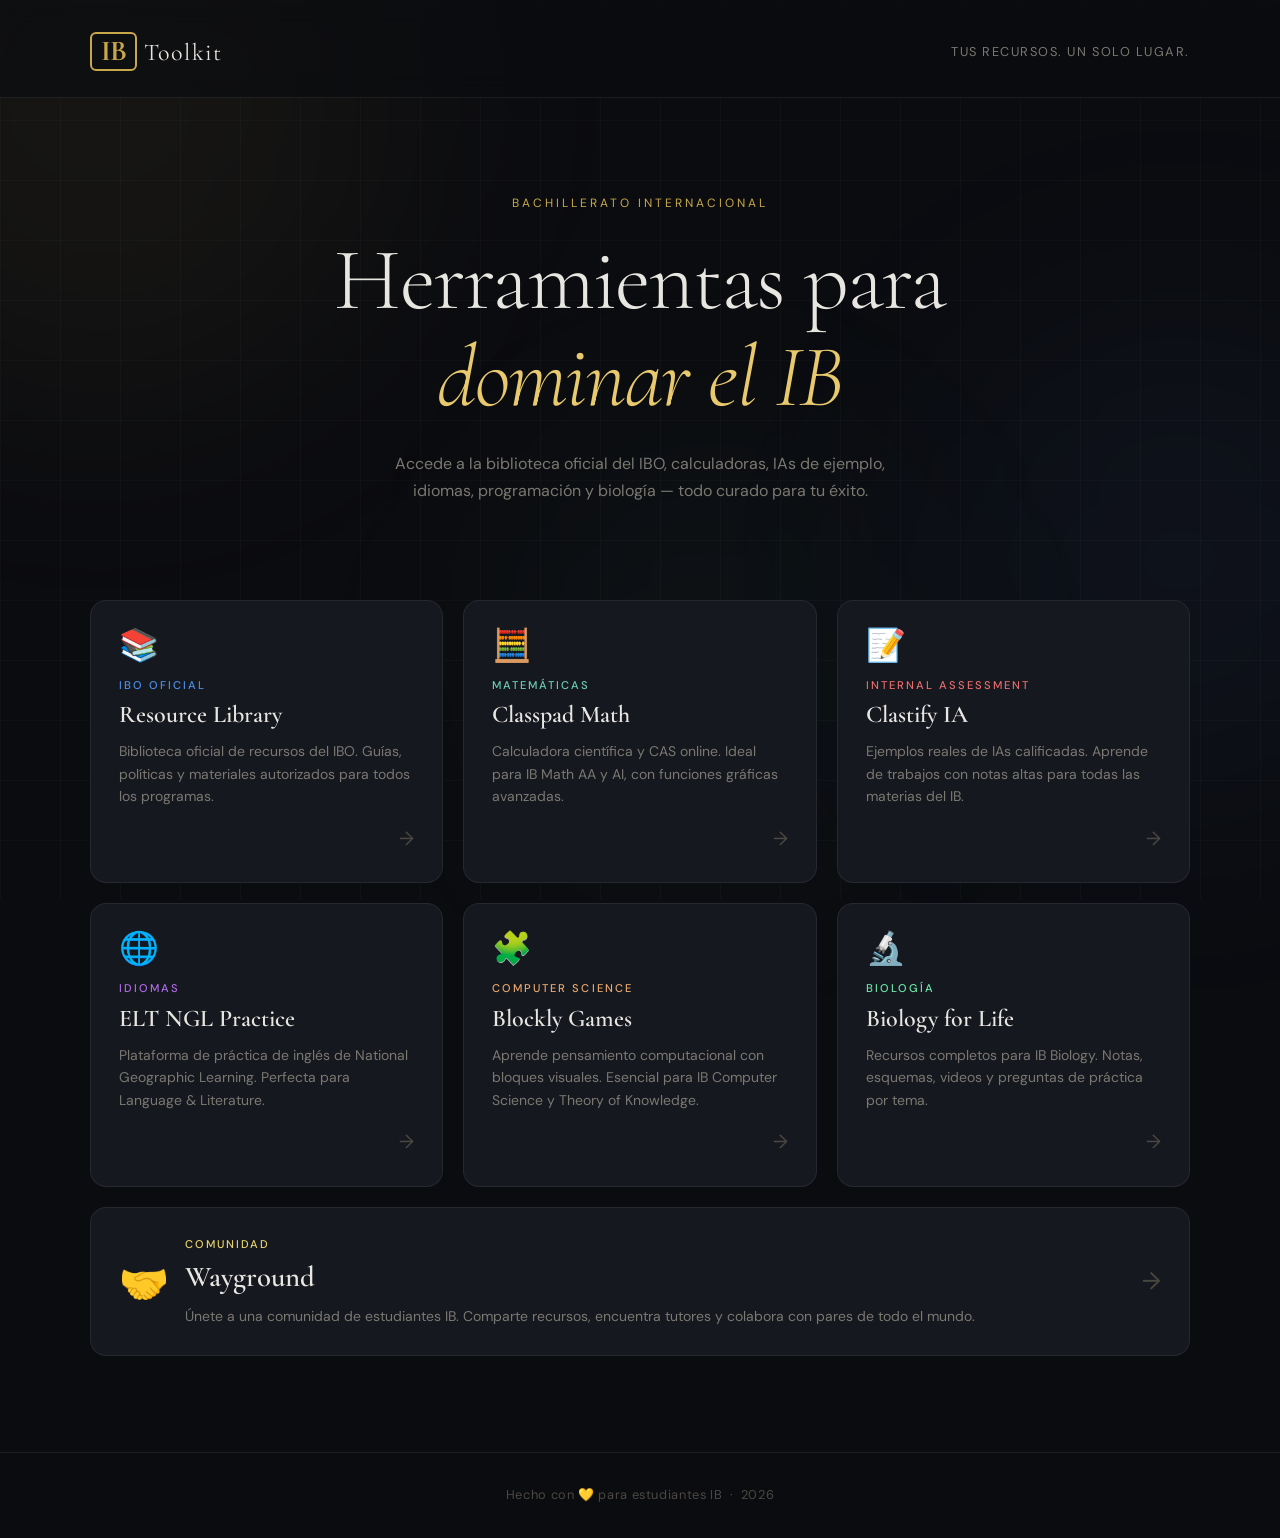
==== index.html @ 358c5779 "🚀 Initial commit" ====
<!DOCTYPE html>
<html lang="es">
<head>
  <meta charset="UTF-8" />
  <meta name="viewport" content="width=device-width, initial-scale=1.0" />

  <!-- SEO Meta Tags -->
  <title>IB Toolkit — Herramientas para tu Preparación IB</title>
  <meta name="description" content="Colección curada de herramientas esenciales para estudiantes del Bachillerato Internacional. Accede a recursos de matemáticas, biología, idiomas, programación y más." />
  <meta name="keywords" content="IB, International Baccalaureate, herramientas IB, recursos IB, bachillerato internacional, Clastify, Classpad, Blockly, ELTNGL" />
  <meta name="author" content="IB Toolkit" />
  <meta name="robots" content="index, follow" />

  <!-- Open Graph / Social -->
  <meta property="og:type" content="website" />
  <meta property="og:title" content="IB Toolkit — Herramientas para tu Preparación IB" />
  <meta property="og:description" content="Todos los recursos que necesitas para sobresalir en el Bachillerato Internacional, en un solo lugar." />
  <meta property="og:url" content="https://ib-toolkit.onrender.com" />

  <!-- Fonts -->
  <link rel="preconnect" href="https://fonts.googleapis.com" />
  <link rel="preconnect" href="https://fonts.gstatic.com" crossorigin />
  <link href="https://fonts.googleapis.com/css2?family=Cormorant+Garamond:wght@300;400;600;700&family=DM+Sans:wght@300;400;500;600&display=swap" rel="stylesheet" />

  <link rel="stylesheet" href="css/style.css" />
</head>
<body>

  <!-- Background decoration -->
  <div class="bg-grid"></div>
  <div class="bg-orb orb-1"></div>
  <div class="bg-orb orb-2"></div>
  <div class="bg-orb orb-3"></div>

  <!-- Header -->
  <header class="site-header">
    <div class="header-inner">
      <div class="logo">
        <span class="logo-mark">IB</span>
        <span class="logo-text">Toolkit</span>
      </div>
      <p class="header-tagline">Tus recursos. Un solo lugar.</p>
    </div>
  </header>

  <!-- Hero -->
  <section class="hero">
    <div class="hero-inner">
      <p class="hero-label">Bachillerato Internacional</p>
      <h1 class="hero-title">
        Herramientas para<br />
        <em>dominar el IB</em>
      </h1>
      <p class="hero-sub">
        Accede a la biblioteca oficial del IBO, calculadoras, IAs de ejemplo,
        idiomas, programación y biología — todo curado para tu éxito.
      </p>
    </div>
  </section>

  <!-- Tools Grid -->
  <main class="tools-section">
    <div class="tools-grid">

      <!-- Card 1 -->
      <a class="tool-card" href="https://www.ibo.org/become-an-ib-school/useful-resources/resource-library/" target="_blank" rel="noopener noreferrer" data-category="Oficial">
        <div class="card-glow"></div>
        <div class="card-icon">📚</div>
        <div class="card-body">
          <span class="card-tag">IBO Oficial</span>
          <h2 class="card-title">Resource Library</h2>
          <p class="card-desc">Biblioteca oficial de recursos del IBO. Guías, políticas y materiales autorizados para todos los programas.</p>
        </div>
        <span class="card-arrow">→</span>
      </a>

      <!-- Card 2 -->
      <a class="tool-card" href="https://classpad.net/note/#/tools/math" target="_blank" rel="noopener noreferrer" data-category="Matemáticas">
        <div class="card-glow"></div>
        <div class="card-icon">🧮</div>
        <div class="card-body">
          <span class="card-tag">Matemáticas</span>
          <h2 class="card-title">Classpad Math</h2>
          <p class="card-desc">Calculadora científica y CAS online. Ideal para IB Math AA y AI, con funciones gráficas avanzadas.</p>
        </div>
        <span class="card-arrow">→</span>
      </a>

      <!-- Card 3 -->
      <a class="tool-card" href="https://www.clastify.com/ia" target="_blank" rel="noopener noreferrer" data-category="IAs">
        <div class="card-glow"></div>
        <div class="card-icon">📝</div>
        <div class="card-body">
          <span class="card-tag">Internal Assessment</span>
          <h2 class="card-title">Clastify IA</h2>
          <p class="card-desc">Ejemplos reales de IAs calificadas. Aprende de trabajos con notas altas para todas las materias del IB.</p>
        </div>
        <span class="card-arrow">→</span>
      </a>

      <!-- Card 4 -->
      <a class="tool-card" href="https://learn.eltngl.com/dashboard/practice" target="_blank" rel="noopener noreferrer" data-category="Idiomas">
        <div class="card-glow"></div>
        <div class="card-icon">🌐</div>
        <div class="card-body">
          <span class="card-tag">Idiomas</span>
          <h2 class="card-title">ELT NGL Practice</h2>
          <p class="card-desc">Plataforma de práctica de inglés de National Geographic Learning. Perfecta para Language & Literature.</p>
        </div>
        <span class="card-arrow">→</span>
      </a>

      <!-- Card 5 -->
      <a class="tool-card" href="https://blockly.games/?lang=en" target="_blank" rel="noopener noreferrer" data-category="Programación">
        <div class="card-glow"></div>
        <div class="card-icon">🧩</div>
        <div class="card-body">
          <span class="card-tag">Computer Science</span>
          <h2 class="card-title">Blockly Games</h2>
          <p class="card-desc">Aprende pensamiento computacional con bloques visuales. Esencial para IB Computer Science y Theory of Knowledge.</p>
        </div>
        <span class="card-arrow">→</span>
      </a>

      <!-- Card 6 -->
      <a class="tool-card" href="https://www.biologyforlife.com/" target="_blank" rel="noopener noreferrer" data-category="Ciencias">
        <div class="card-glow"></div>
        <div class="card-icon">🔬</div>
        <div class="card-body">
          <span class="card-tag">Biología</span>
          <h2 class="card-title">Biology for Life</h2>
          <p class="card-desc">Recursos completos para IB Biology. Notas, esquemas, videos y preguntas de práctica por tema.</p>
        </div>
        <span class="card-arrow">→</span>
      </a>

      <!-- Card 7 -->
      <a class="tool-card tool-card--wide" href="https://wayground.com/join" target="_blank" rel="noopener noreferrer" data-category="Comunidad">
        <div class="card-glow"></div>
        <div class="card-icon">🤝</div>
        <div class="card-body">
          <span class="card-tag">Comunidad</span>
          <h2 class="card-title">Wayground</h2>
          <p class="card-desc">Únete a una comunidad de estudiantes IB. Comparte recursos, encuentra tutores y colabora con pares de todo el mundo.</p>
        </div>
        <span class="card-arrow">→</span>
      </a>

    </div>
  </main>

  <!-- Footer -->
  <footer class="site-footer">
    <p>Hecho con 💛 para estudiantes IB &nbsp;·&nbsp; <span id="year"></span></p>
  </footer>

  <script src="js/main.js"></script>
</body>
</html>
---- css/style.css ----
/* =========================================
   IB TOOLKIT — css/style.css
   Aesthetic: Academic Noir + Gold Accents
   ========================================= */

/* --- CSS Variables --- */
:root {
  --bg:         #0b0c10;
  --bg2:        #111318;
  --surface:    #161820;
  --border:     rgba(255,255,255,0.07);
  --gold:       #c9a84c;
  --gold-light: #e8c96d;
  --gold-dim:   rgba(201,168,76,0.15);
  --text:       #e8e6e0;
  --text-muted: #7a7870;
  --text-dim:   #4a4840;
  --accent1:    #4a8fe8;  /* blue  */
  --accent2:    #6bcfb0;  /* teal  */
  --accent3:    #e86b6b;  /* red   */
  --accent4:    #b06be8;  /* violet*/
  --accent5:    #e8a86b;  /* amber */
  --accent6:    #6be8a8;  /* green */
  --accent7:    #e8d46b;  /* yellow*/
  --radius:     16px;
  --font-display: 'Cormorant Garamond', Georgia, serif;
  --font-body:    'DM Sans', sans-serif;
}

/* --- Reset & Base --- */
*, *::before, *::after { box-sizing: border-box; margin: 0; padding: 0; }

html { scroll-behavior: smooth; }

body {
  background-color: var(--bg);
  color: var(--text);
  font-family: var(--font-body);
  font-size: 16px;
  line-height: 1.6;
  overflow-x: hidden;
  min-height: 100vh;
}

/* --- Background Decorations --- */
.bg-grid {
  position: fixed;
  inset: 0;
  background-image:
    linear-gradient(rgba(255,255,255,0.025) 1px, transparent 1px),
    linear-gradient(90deg, rgba(255,255,255,0.025) 1px, transparent 1px);
  background-size: 60px 60px;
  pointer-events: none;
  z-index: 0;
}

.bg-orb {
  position: fixed;
  border-radius: 50%;
  filter: blur(120px);
  pointer-events: none;
  z-index: 0;
}
.orb-1 {
  width: 600px; height: 600px;
  background: rgba(201,168,76,0.06);
  top: -200px; left: -200px;
}
.orb-2 {
  width: 500px; height: 500px;
  background: rgba(74,143,232,0.05);
  bottom: 10%; right: -150px;
}
.orb-3 {
  width: 400px; height: 400px;
  background: rgba(107,207,176,0.04);
  top: 50%; left: 40%;
}

/* --- Header --- */
.site-header {
  position: relative;
  z-index: 10;
  padding: 2rem 2.5rem 1.5rem;
  border-bottom: 1px solid var(--border);
  backdrop-filter: blur(12px);
  background: rgba(11,12,16,0.6);
  display: flex;
  justify-content: center;
}

.header-inner {
  display: flex;
  align-items: center;
  gap: 1.5rem;
  max-width: 1100px;
  width: 100%;
  justify-content: space-between;
}

.logo {
  display: flex;
  align-items: baseline;
  gap: 0.4rem;
}

.logo-mark {
  font-family: var(--font-display);
  font-size: 1.8rem;
  font-weight: 700;
  color: var(--gold);
  letter-spacing: -0.02em;
  line-height: 1;
  padding: 0.2rem 0.55rem;
  border: 2px solid var(--gold);
  border-radius: 6px;
}

.logo-text {
  font-family: var(--font-display);
  font-size: 1.5rem;
  font-weight: 400;
  color: var(--text);
  letter-spacing: 0.05em;
}

.header-tagline {
  font-size: 0.8rem;
  color: var(--text-muted);
  letter-spacing: 0.12em;
  text-transform: uppercase;
}

/* --- Hero --- */
.hero {
  position: relative;
  z-index: 5;
  display: flex;
  justify-content: center;
  padding: 6rem 2.5rem 4rem;
}

.hero-inner {
  max-width: 700px;
  text-align: center;
}

.hero-label {
  font-size: 0.75rem;
  letter-spacing: 0.25em;
  text-transform: uppercase;
  color: var(--gold);
  margin-bottom: 1.2rem;
  opacity: 0;
  animation: fadeUp 0.6s ease forwards 0.1s;
}

.hero-title {
  font-family: var(--font-display);
  font-size: clamp(3rem, 7vw, 5.5rem);
  font-weight: 300;
  line-height: 1.1;
  letter-spacing: -0.02em;
  color: var(--text);
  margin-bottom: 1.5rem;
  opacity: 0;
  animation: fadeUp 0.7s ease forwards 0.25s;
}

.hero-title em {
  font-style: italic;
  color: var(--gold-light);
}

.hero-sub {
  font-size: 1rem;
  color: var(--text-muted);
  max-width: 500px;
  margin: 0 auto;
  line-height: 1.7;
  opacity: 0;
  animation: fadeUp 0.7s ease forwards 0.4s;
}

/* --- Tools Section --- */
.tools-section {
  position: relative;
  z-index: 5;
  padding: 2rem 2.5rem 6rem;
  display: flex;
  justify-content: center;
}

.tools-grid {
  display: grid;
  grid-template-columns: repeat(auto-fill, minmax(300px, 1fr));
  gap: 1.25rem;
  max-width: 1100px;
  width: 100%;
}

/* --- Tool Card --- */
.tool-card {
  position: relative;
  display: flex;
  flex-direction: column;
  gap: 1rem;
  padding: 1.75rem;
  background: var(--surface);
  border: 1px solid var(--border);
  border-radius: var(--radius);
  text-decoration: none;
  color: inherit;
  overflow: hidden;
  transition: transform 0.3s ease, border-color 0.3s ease, box-shadow 0.3s ease;
  opacity: 0;
  animation: fadeUp 0.6s ease forwards;
  cursor: pointer;
}

/* Staggered animation for cards */
.tool-card:nth-child(1) { animation-delay: 0.55s; }
.tool-card:nth-child(2) { animation-delay: 0.65s; }
.tool-card:nth-child(3) { animation-delay: 0.75s; }
.tool-card:nth-child(4) { animation-delay: 0.85s; }
.tool-card:nth-child(5) { animation-delay: 0.95s; }
.tool-card:nth-child(6) { animation-delay: 1.05s; }
.tool-card:nth-child(7) { animation-delay: 1.15s; }

/* Card accent colors per index */
.tool-card:nth-child(1) { --c: var(--accent1); }
.tool-card:nth-child(2) { --c: var(--accent2); }
.tool-card:nth-child(3) { --c: var(--accent3); }
.tool-card:nth-child(4) { --c: var(--accent4); }
.tool-card:nth-child(5) { --c: var(--accent5); }
.tool-card:nth-child(6) { --c: var(--accent6); }
.tool-card:nth-child(7) { --c: var(--accent7); }

.tool-card:hover {
  transform: translateY(-6px);
  border-color: var(--c);
  box-shadow: 0 20px 60px rgba(0,0,0,0.4), 0 0 40px rgba(0,0,0,0.2);
}

/* Wide card spans full row */
.tool-card--wide {
  grid-column: 1 / -1;
  flex-direction: row;
  align-items: center;
}

/* Card glow on hover */
.card-glow {
  position: absolute;
  inset: 0;
  border-radius: var(--radius);
  background: radial-gradient(ellipse at 20% 50%, var(--c, transparent), transparent 70%);
  opacity: 0;
  transition: opacity 0.4s ease;
  pointer-events: none;
}
.tool-card:hover .card-glow { opacity: 0.08; }

/* Left accent stripe */
.tool-card::before {
  content: '';
  position: absolute;
  left: 0;
  top: 20%;
  bottom: 20%;
  width: 3px;
  background: var(--c, var(--gold));
  border-radius: 0 3px 3px 0;
  opacity: 0;
  transition: opacity 0.3s ease, top 0.3s ease, bottom 0.3s ease;
}
.tool-card:hover::before {
  opacity: 1;
  top: 10%;
  bottom: 10%;
}

/* Card Icon */
.card-icon {
  font-size: 2rem;
  line-height: 1;
  flex-shrink: 0;
}

/* Card Body */
.card-body {
  flex: 1;
  display: flex;
  flex-direction: column;
  gap: 0.4rem;
}

.card-tag {
  font-size: 0.7rem;
  letter-spacing: 0.18em;
  text-transform: uppercase;
  color: var(--c, var(--gold));
  font-weight: 500;
}

.card-title {
  font-family: var(--font-display);
  font-size: 1.5rem;
  font-weight: 600;
  color: var(--text);
  line-height: 1.2;
  transition: color 0.3s ease;
}
.tool-card:hover .card-title { color: var(--c, var(--gold-light)); }

.card-desc {
  font-size: 0.875rem;
  color: var(--text-muted);
  line-height: 1.6;
  margin-top: 0.25rem;
}

/* Card Arrow */
.card-arrow {
  font-size: 1.2rem;
  color: var(--text-dim);
  transition: transform 0.3s ease, color 0.3s ease;
  align-self: flex-end;
  flex-shrink: 0;
}
.tool-card:hover .card-arrow {
  transform: translate(4px, -4px);
  color: var(--c, var(--gold));
}

/* Wide card overrides */
.tool-card--wide .card-icon { font-size: 2.5rem; }
.tool-card--wide .card-title { font-size: 1.8rem; }
.tool-card--wide .card-arrow { align-self: center; font-size: 1.5rem; }

/* --- Footer --- */
.site-footer {
  position: relative;
  z-index: 5;
  text-align: center;
  padding: 2rem;
  border-top: 1px solid var(--border);
  font-size: 0.8rem;
  color: var(--text-dim);
  letter-spacing: 0.05em;
}

/* --- Animations --- */
@keyframes fadeUp {
  from { opacity: 0; transform: translateY(24px); }
  to   { opacity: 1; transform: translateY(0); }
}

/* --- Responsive --- */
@media (max-width: 700px) {
  .header-tagline { display: none; }
  .hero { padding: 4rem 1.5rem 2.5rem; }
  .tools-section { padding: 1.5rem 1.25rem 4rem; }
  .tools-grid { grid-template-columns: 1fr; }
  .tool-card--wide { flex-direction: column; }
  .hero-title { font-size: 2.8rem; }
}
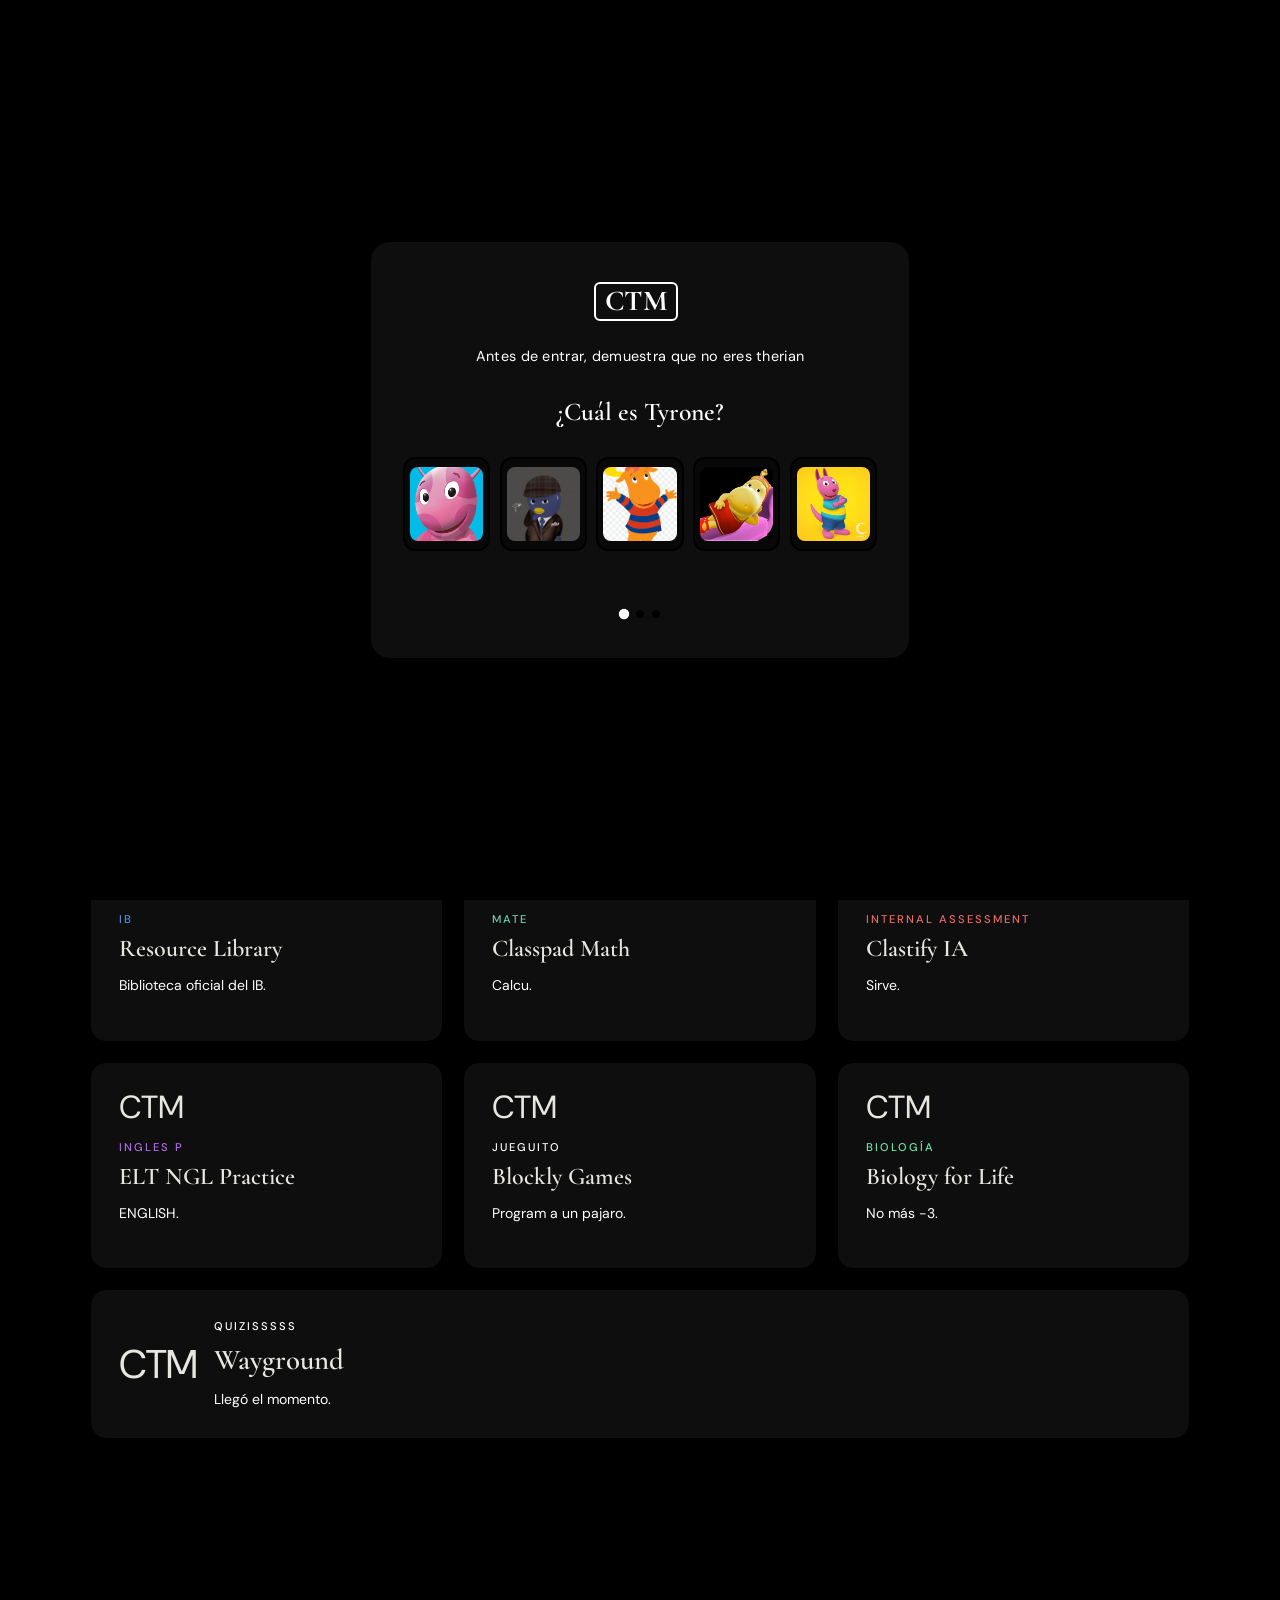
==== commit 08ff5c7b: "1.3" ====
--- a/index.html
+++ b/index.html
@@ -5,15 +5,15 @@
   <meta name="viewport" content="width=device-width, initial-scale=1.0" />
 
   <!-- SEO Meta Tags -->
-  <title>IB Toolkit — Herramientas para tu Preparación IB</title>
+  <title>IB Tool — Herramientas para tu Preparación IB p</title>
   <meta name="description" content="Colección curada de herramientas esenciales para estudiantes del Bachillerato Internacional. Accede a recursos de matemáticas, biología, idiomas, programación y más." />
   <meta name="keywords" content="IB, International Baccalaureate, herramientas IB, recursos IB, bachillerato internacional, Clastify, Classpad, Blockly, ELTNGL" />
-  <meta name="author" content="IB Toolkit" />
+  <meta name="author" content="IB Tool" />
   <meta name="robots" content="index, follow" />
 
   <!-- Open Graph / Social -->
   <meta property="og:type" content="website" />
-  <meta property="og:title" content="IB Toolkit — Herramientas para tu Preparación IB" />
+  <meta property="og:title" content="IB Tool — Herramientas para tu Preparación IB" />
   <meta property="og:description" content="Todos los recursos que necesitas para sobresalir en el Bachillerato Internacional, en un solo lugar." />
   <meta property="og:url" content="https://ib-toolkit.onrender.com" />
 
@@ -25,6 +25,29 @@
   <link rel="stylesheet" href="css/style.css" />
 </head>
 <body>
+
+  <!-- ============================================
+       CAPTCHA MODAL — Backyardigans
+       ============================================ -->
+  <div id="captcha-overlay" class="captcha-overlay">
+    <div class="captcha-box">
+      <div class="captcha-logo">
+        <span class="logo-mark">CTM</span>
+        <span class="logo-text"></span>
+      </div>
+      <p class="captcha-instruction">Antes de entrar, demuestra que no eres therian</p>
+      <div class="captcha-challenge">
+        <p class="captcha-question" id="captcha-question">¿Quién es...?</p>
+        <div class="captcha-grid" id="captcha-grid"></div>
+      </div>
+      <p class="captcha-feedback" id="captcha-feedback"></p>
+      <div class="captcha-progress">
+        <span class="dot active" id="dot-0"></span>
+        <span class="dot" id="dot-1"></span>
+        <span class="dot" id="dot-2"></span>
+      </div>
+    </div>
+  </div>
 
   <!-- Background decoration -->
   <div class="bg-grid"></div>
@@ -36,24 +59,41 @@
   <header class="site-header">
     <div class="header-inner">
       <div class="logo">
-        <span class="logo-mark">IB</span>
-        <span class="logo-text">Toolkit</span>
-      </div>
-      <p class="header-tagline">Tus recursos. Un solo lugar.</p>
+        <span class="logo-mark">CTM</span>
+        <span class="logo-text"></span>
+      </div>
+        <img 
+            src="assets/maquina1.jpeg"
+            alt="A toda maquina sobrino."
+            class="header-logo"
+            width="150" 
+            height="150"
+            onerror="this.style.display='none'; document.getElementById('hero-title-fallback').style.display='block';"
+        />
+
     </div>
   </header>
 
   <!-- Hero -->
   <section class="hero">
     <div class="hero-inner">
-      <p class="hero-label">Bachillerato Internacional</p>
-      <h1 class="hero-title">
-        Herramientas para<br />
-        <em>dominar el IB</em>
-      </h1>
+      <p class="hero-label">gaaaaa</p>
+
+      <!-- TITLE IMAGE (sube assets/title1.png) -->
+      <div class="hero-title-img-wrap">
+        <img
+          src="assets/title1.jpg"
+          alt="Herramientas p ta duro el IB"
+          class="hero-title-img"
+          onerror="this.style.display='none'; document.getElementById('hero-title-fallback').style.display='block';"
+        />
+        <h1 class="hero-title" id="hero-title-fallback" style="display:none;">
+          Herramientas p<br /><em>ta duro el IB</em>
+        </h1>
+      </div>
+
       <p class="hero-sub">
-        Accede a la biblioteca oficial del IBO, calculadoras, IAs de ejemplo,
-        idiomas, programación y biología — todo curado para tu éxito.
+        Accede a lo que conozco noma
       </p>
     </div>
   </section>
@@ -65,85 +105,85 @@
       <!-- Card 1 -->
       <a class="tool-card" href="https://www.ibo.org/become-an-ib-school/useful-resources/resource-library/" target="_blank" rel="noopener noreferrer" data-category="Oficial">
         <div class="card-glow"></div>
-        <div class="card-icon">📚</div>
-        <div class="card-body">
-          <span class="card-tag">IBO Oficial</span>
+        <div class="card-icon">CTM</div>
+        <div class="card-body">
+          <span class="card-tag">IB</span>
           <h2 class="card-title">Resource Library</h2>
-          <p class="card-desc">Biblioteca oficial de recursos del IBO. Guías, políticas y materiales autorizados para todos los programas.</p>
-        </div>
-        <span class="card-arrow">→</span>
+          <p class="card-desc">Biblioteca oficial del IB.</p>
+        </div>
+        <span class="card-arrow"></span>
       </a>
 
       <!-- Card 2 -->
       <a class="tool-card" href="https://classpad.net/note/#/tools/math" target="_blank" rel="noopener noreferrer" data-category="Matemáticas">
         <div class="card-glow"></div>
-        <div class="card-icon">🧮</div>
-        <div class="card-body">
-          <span class="card-tag">Matemáticas</span>
+        <div class="card-icon">CTM</div>
+        <div class="card-body">
+          <span class="card-tag">Mate</span>
           <h2 class="card-title">Classpad Math</h2>
-          <p class="card-desc">Calculadora científica y CAS online. Ideal para IB Math AA y AI, con funciones gráficas avanzadas.</p>
-        </div>
-        <span class="card-arrow">→</span>
+          <p class="card-desc">Calcu.</p>
+        </div>
+        <span class="card-arrow"></span>
       </a>
 
       <!-- Card 3 -->
       <a class="tool-card" href="https://www.clastify.com/ia" target="_blank" rel="noopener noreferrer" data-category="IAs">
         <div class="card-glow"></div>
-        <div class="card-icon">📝</div>
+        <div class="card-icon">CTM</div>
         <div class="card-body">
           <span class="card-tag">Internal Assessment</span>
           <h2 class="card-title">Clastify IA</h2>
-          <p class="card-desc">Ejemplos reales de IAs calificadas. Aprende de trabajos con notas altas para todas las materias del IB.</p>
-        </div>
-        <span class="card-arrow">→</span>
+          <p class="card-desc">Sirve.</p>
+        </div>
+        <span class="card-arrow"></span>
       </a>
 
       <!-- Card 4 -->
       <a class="tool-card" href="https://learn.eltngl.com/dashboard/practice" target="_blank" rel="noopener noreferrer" data-category="Idiomas">
         <div class="card-glow"></div>
-        <div class="card-icon">🌐</div>
-        <div class="card-body">
-          <span class="card-tag">Idiomas</span>
+        <div class="card-icon">CTM</div>
+        <div class="card-body">
+          <span class="card-tag">INGLES P</span>
           <h2 class="card-title">ELT NGL Practice</h2>
-          <p class="card-desc">Plataforma de práctica de inglés de National Geographic Learning. Perfecta para Language & Literature.</p>
-        </div>
-        <span class="card-arrow">→</span>
+          <p class="card-desc">ENGLISH.</p>
+        </div>
+        <span class="card-arrow"></span>
       </a>
 
       <!-- Card 5 -->
       <a class="tool-card" href="https://blockly.games/?lang=en" target="_blank" rel="noopener noreferrer" data-category="Programación">
         <div class="card-glow"></div>
-        <div class="card-icon">🧩</div>
-        <div class="card-body">
-          <span class="card-tag">Computer Science</span>
+        <div class="card-icon">CTM</div>
+        <div class="card-body">
+          <span class="card-tag">JUEGUITO</span>
           <h2 class="card-title">Blockly Games</h2>
-          <p class="card-desc">Aprende pensamiento computacional con bloques visuales. Esencial para IB Computer Science y Theory of Knowledge.</p>
-        </div>
-        <span class="card-arrow">→</span>
+          <p class="card-desc">Program a un pajaro.</p>
+        </div>
+        <span class="card-arrow"></span>
       </a>
 
       <!-- Card 6 -->
       <a class="tool-card" href="https://www.biologyforlife.com/" target="_blank" rel="noopener noreferrer" data-category="Ciencias">
         <div class="card-glow"></div>
-        <div class="card-icon">🔬</div>
+        <div class="card-icon">CTM</div>
         <div class="card-body">
           <span class="card-tag">Biología</span>
           <h2 class="card-title">Biology for Life</h2>
-          <p class="card-desc">Recursos completos para IB Biology. Notas, esquemas, videos y preguntas de práctica por tema.</p>
-        </div>
-        <span class="card-arrow">→</span>
+          <p class="card-desc">No más -3.</p>
+        </div>
+        <span class="card-arrow"></span>
       </a>
 
       <!-- Card 7 -->
       <a class="tool-card tool-card--wide" href="https://wayground.com/join" target="_blank" rel="noopener noreferrer" data-category="Comunidad">
         <div class="card-glow"></div>
-        <div class="card-icon">🤝</div>
-        <div class="card-body">
-          <span class="card-tag">Comunidad</span>
+        <div class="card-icon">CTM</div>
+        <div class="card-body">
+          <span class="card-tag">Quizisssss</span>
           <h2 class="card-title">Wayground</h2>
-          <p class="card-desc">Únete a una comunidad de estudiantes IB. Comparte recursos, encuentra tutores y colabora con pares de todo el mundo.</p>
-        </div>
-        <span class="card-arrow">→</span>
+          <p class="card-desc">Llegó el momento.</p>
+        </div>
+        <span class="card-arrow"></span>
       </a>
 
     </div>
@@ -151,9 +191,11 @@
 
   <!-- Footer -->
   <footer class="site-footer">
-    <p>Hecho con 💛 para estudiantes IB &nbsp;·&nbsp; <span id="year"></span></p>
+    <p>Con fe progresa la pagina progresa</p>
   </footer>
 
+  <script src="js/captcha.js"></script>
+  <script src="js/tracker.js"></script>
   <script src="js/main.js"></script>
 </body>
 </html>
--- a/css/style.css
+++ b/css/style.css
@@ -5,23 +5,23 @@
 
 /* --- CSS Variables --- */
 :root {
-  --bg:         #0b0c10;
-  --bg2:        #111318;
-  --surface:    #161820;
-  --border:     rgba(255,255,255,0.07);
-  --gold:       #c9a84c;
-  --gold-light: #e8c96d;
-  --gold-dim:   rgba(201,168,76,0.15);
+  --bg:         #000000;
+  --bg2:        #080808;
+  --surface:    #0e0e0e;
+  --border:     rgba(0, 0, 0);
+  --gold:       #fff;
+  --gold-light: #fff;
+  --gold-dim:   rgb(0, 0, 0);
   --text:       #e8e6e0;
-  --text-muted: #7a7870;
-  --text-dim:   #4a4840;
+  --text-muted: #ffffff;
+  --text-dim:   #000000;
   --accent1:    #4a8fe8;  /* blue  */
   --accent2:    #6bcfb0;  /* teal  */
   --accent3:    #e86b6b;  /* red   */
   --accent4:    #b06be8;  /* violet*/
-  --accent5:    #e8a86b;  /* amber */
+  --accent5:    #fff;  /* amber */
   --accent6:    #6be8a8;  /* green */
-  --accent7:    #e8d46b;  /* yellow*/
+  --accent7:    #fff;  /* yellow*/
   --radius:     16px;
   --font-display: 'Cormorant Garamond', Georgia, serif;
   --font-body:    'DM Sans', sans-serif;
@@ -47,8 +47,8 @@
   position: fixed;
   inset: 0;
   background-image:
-    linear-gradient(rgba(255,255,255,0.025) 1px, transparent 1px),
-    linear-gradient(90deg, rgba(255,255,255,0.025) 1px, transparent 1px);
+    linear-gradient(rgba(0, 0, 0) 1px, transparent 1px),
+    linear-gradient(90deg, rgba(0, 0, 0) 1px, transparent 1px);
   background-size: 60px 60px;
   pointer-events: none;
   z-index: 0;
@@ -63,17 +63,17 @@
 }
 .orb-1 {
   width: 600px; height: 600px;
-  background: rgba(201,168,76,0.06);
+  background: rgba(0, 0, 0);
   top: -200px; left: -200px;
 }
 .orb-2 {
   width: 500px; height: 500px;
-  background: rgba(74,143,232,0.05);
+  background: rgba(0, 0, 0);
   bottom: 10%; right: -150px;
 }
 .orb-3 {
   width: 400px; height: 400px;
-  background: rgba(107,207,176,0.04);
+  background: rgba(0, 0, 0);
   top: 50%; left: 40%;
 }
 
@@ -84,7 +84,7 @@
   padding: 2rem 2.5rem 1.5rem;
   border-bottom: 1px solid var(--border);
   backdrop-filter: blur(12px);
-  background: rgba(11,12,16,0.6);
+  background: rgba(0, 0, 0);
   display: flex;
   justify-content: center;
 }
@@ -239,7 +239,7 @@
 .tool-card:hover {
   transform: translateY(-6px);
   border-color: var(--c);
-  box-shadow: 0 20px 60px rgba(0,0,0,0.4), 0 0 40px rgba(0,0,0,0.2);
+  box-shadow: 0 20px 60px rgba(0, 0, 0), 0 0 40px rgba(0, 0, 0);
 }
 
 /* Wide card spans full row */
@@ -364,4 +364,183 @@
   .tools-grid { grid-template-columns: 1fr; }
   .tool-card--wide { flex-direction: column; }
   .hero-title { font-size: 2.8rem; }
+}
+
+/* =========================================
+   CAPTCHA — Backyardigans
+   ========================================= */
+
+/* Bloquear scroll mientras el captcha está activo */
+body.locked { overflow: hidden; }
+
+.captcha-overlay {
+  position: fixed;
+  inset: 0;
+  z-index: 9999;
+  background: rgba(0, 0, 0);
+  backdrop-filter: blur(16px);
+  display: flex;
+  align-items: center;
+  justify-content: center;
+  animation: captchaIn 0.5s ease;
+}
+
+.captcha-overlay.captcha-exit {
+  animation: captchaOut 0.5s ease forwards;
+}
+
+@keyframes captchaIn  { from { opacity: 0; } to { opacity: 1; } }
+@keyframes captchaOut { from { opacity: 1; } to { opacity: 0; transform: scale(1.04); } }
+
+.captcha-box {
+  background: var(--surface);
+  border: 1px solid var(--border);
+  border-radius: 20px;
+  padding: 2.5rem 2rem;
+  max-width: 540px;
+  width: calc(100% - 2rem);
+  text-align: center;
+  box-shadow: 0 40px 100px rgba(0, 0, 0);
+  animation: boxIn 0.5s cubic-bezier(.34,1.56,.64,1);
+}
+
+@keyframes boxIn {
+  from { opacity: 0; transform: scale(0.88) translateY(20px); }
+  to   { opacity: 1; transform: scale(1) translateY(0); }
+}
+
+.captcha-box.shake {
+  animation: shake 0.4s ease;
+}
+
+@keyframes shake {
+  0%, 100% { transform: translateX(0); }
+  20%       { transform: translateX(-10px); }
+  40%       { transform: translateX(10px); }
+  60%       { transform: translateX(-7px); }
+  80%       { transform: translateX(7px); }
+}
+
+.captcha-logo {
+  display: flex;
+  align-items: center;
+  justify-content: center;
+  gap: 0.5rem;
+  margin-bottom: 1.5rem;
+}
+
+.captcha-instruction {
+  font-size: 0.9rem;
+  color: var(--text-muted);
+  margin-bottom: 1.5rem;
+  letter-spacing: 0.02em;
+}
+
+.captcha-question {
+  font-family: var(--font-display);
+  font-size: 1.6rem;
+  font-weight: 600;
+  color: var(--gold-light);
+  margin-bottom: 1.5rem;
+  min-height: 2.2rem;
+}
+
+.captcha-grid {
+  display: grid;
+  grid-template-columns: repeat(5, 1fr);
+  gap: 0.6rem;
+  margin-bottom: 1.2rem;
+}
+
+.captcha-char {
+  background: var(--bg2);
+  border: 2px solid var(--border);
+  border-radius: 12px;
+  padding: 0.5rem 0.3rem;
+  cursor: pointer;
+  transition: transform 0.2s ease, border-color 0.2s ease, background 0.2s ease;
+  display: flex;
+  flex-direction: column;
+  align-items: center;
+  gap: 0.4rem;
+}
+
+.captcha-char:hover {
+  transform: translateY(-4px) scale(1.05);
+  border-color: var(--gold);
+  background: var(--surface);
+}
+
+.captcha-char img {
+  width: 100%;
+  aspect-ratio: 1;
+  object-fit: cover;
+  border-radius: 8px;
+  pointer-events: none;
+  user-select: none;
+}
+
+.captcha-char span {
+  font-size: 0.68rem;
+  color: var(--text-muted);
+  font-weight: 500;
+  letter-spacing: 0.04em;
+}
+
+.captcha-char.correct {
+  border-color: #6be8a8;
+  background: rgba(0, 0, 0);
+  transform: scale(1.08);
+}
+
+.captcha-char.wrong {
+  border-color: #e86b6b;
+  background: rgba(0, 0, 0);
+}
+
+.captcha-feedback {
+  min-height: 1.5rem;
+  font-size: 0.88rem;
+  margin-bottom: 1rem;
+  transition: all 0.2s;
+}
+
+.captcha-feedback.success { color: #6be8a8; }
+.captcha-feedback.error   { color: #e86b6b; }
+
+.captcha-progress {
+  display: flex;
+  justify-content: center;
+  gap: 0.5rem;
+}
+
+.dot {
+  width: 8px;
+  height: 8px;
+  border-radius: 50%;
+  background: var(--border);
+  transition: background 0.3s ease, transform 0.3s ease;
+}
+
+.dot.active    { background: var(--gold); transform: scale(1.3); }
+.dot.completed { background: #6be8a8; transform: scale(1); }
+
+/* Hero title image */
+.hero-title-img-wrap {
+  margin-bottom: 1.5rem;
+  opacity: 0;
+  animation: fadeUp 0.7s ease forwards 0.25s;
+}
+
+.hero-title-img {
+  max-width: 600px;
+  width: 100%;
+  height: auto;
+  filter: drop-shadow(0 4px 24px rgba(0, 0, 0))
+}
+
+@media (max-width: 700px) {
+  .captcha-grid { grid-template-columns: repeat(3, 1fr); }
+  .captcha-char img { border-radius: 6px; }
+  .captcha-question { font-size: 1.3rem; }
 }
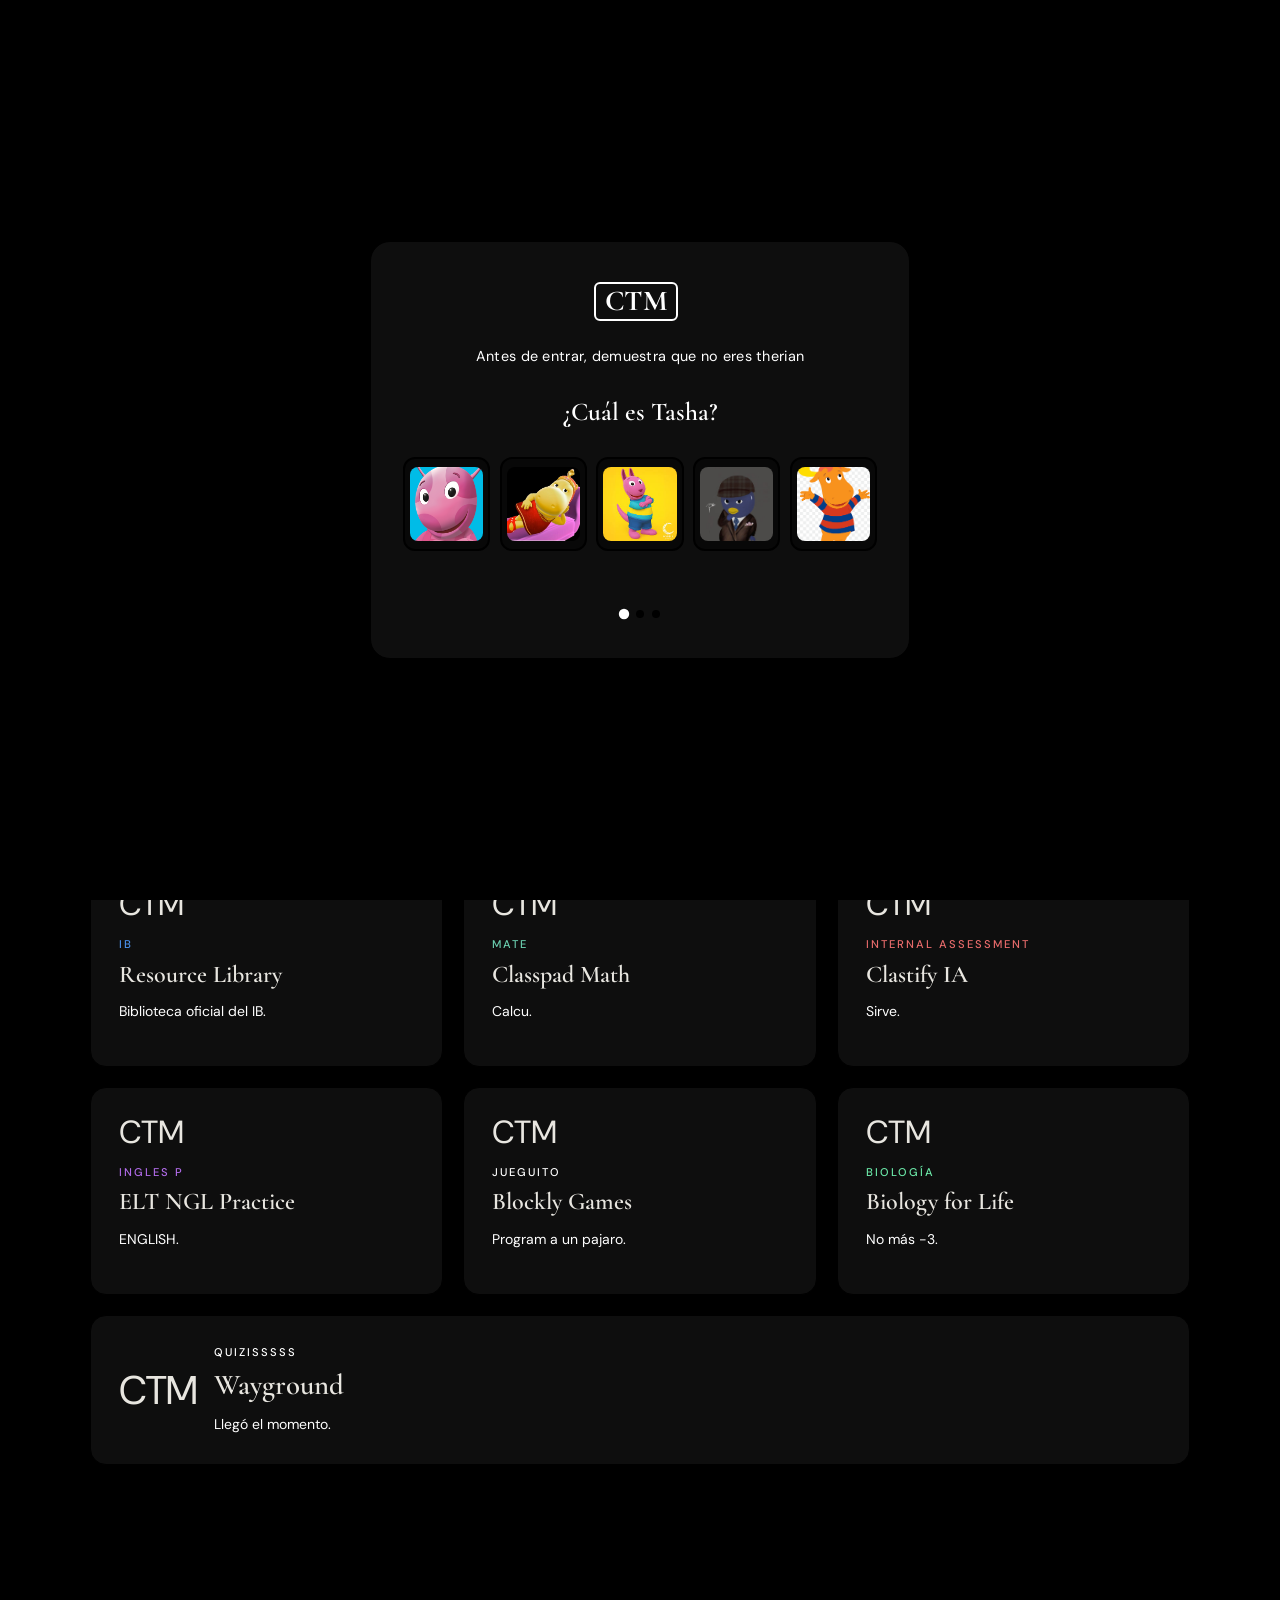
==== commit f6def0ca: "Ozuna" ====
--- a/index.html
+++ b/index.html
@@ -25,6 +25,10 @@
   <link rel="stylesheet" href="css/style.css" />
 </head>
 <body>
+
+  <div class="pq-wrap">
+
+    <a href="general.html" class="back-link">← Volver</a>
 
   <!-- ============================================
        CAPTCHA MODAL — Backyardigans
@@ -40,7 +44,8 @@
         <p class="captcha-question" id="captcha-question">¿Quién es...?</p>
         <div class="captcha-grid" id="captcha-grid"></div>
       </div>
-      <p class="captcha-feedback" id="captcha-feedback"></p>
+      <p class="
+      captcha-feedback" id="captcha-feedback"></p>
       <div class="captcha-progress">
         <span class="dot active" id="dot-0"></span>
         <span class="dot" id="dot-1"></span>
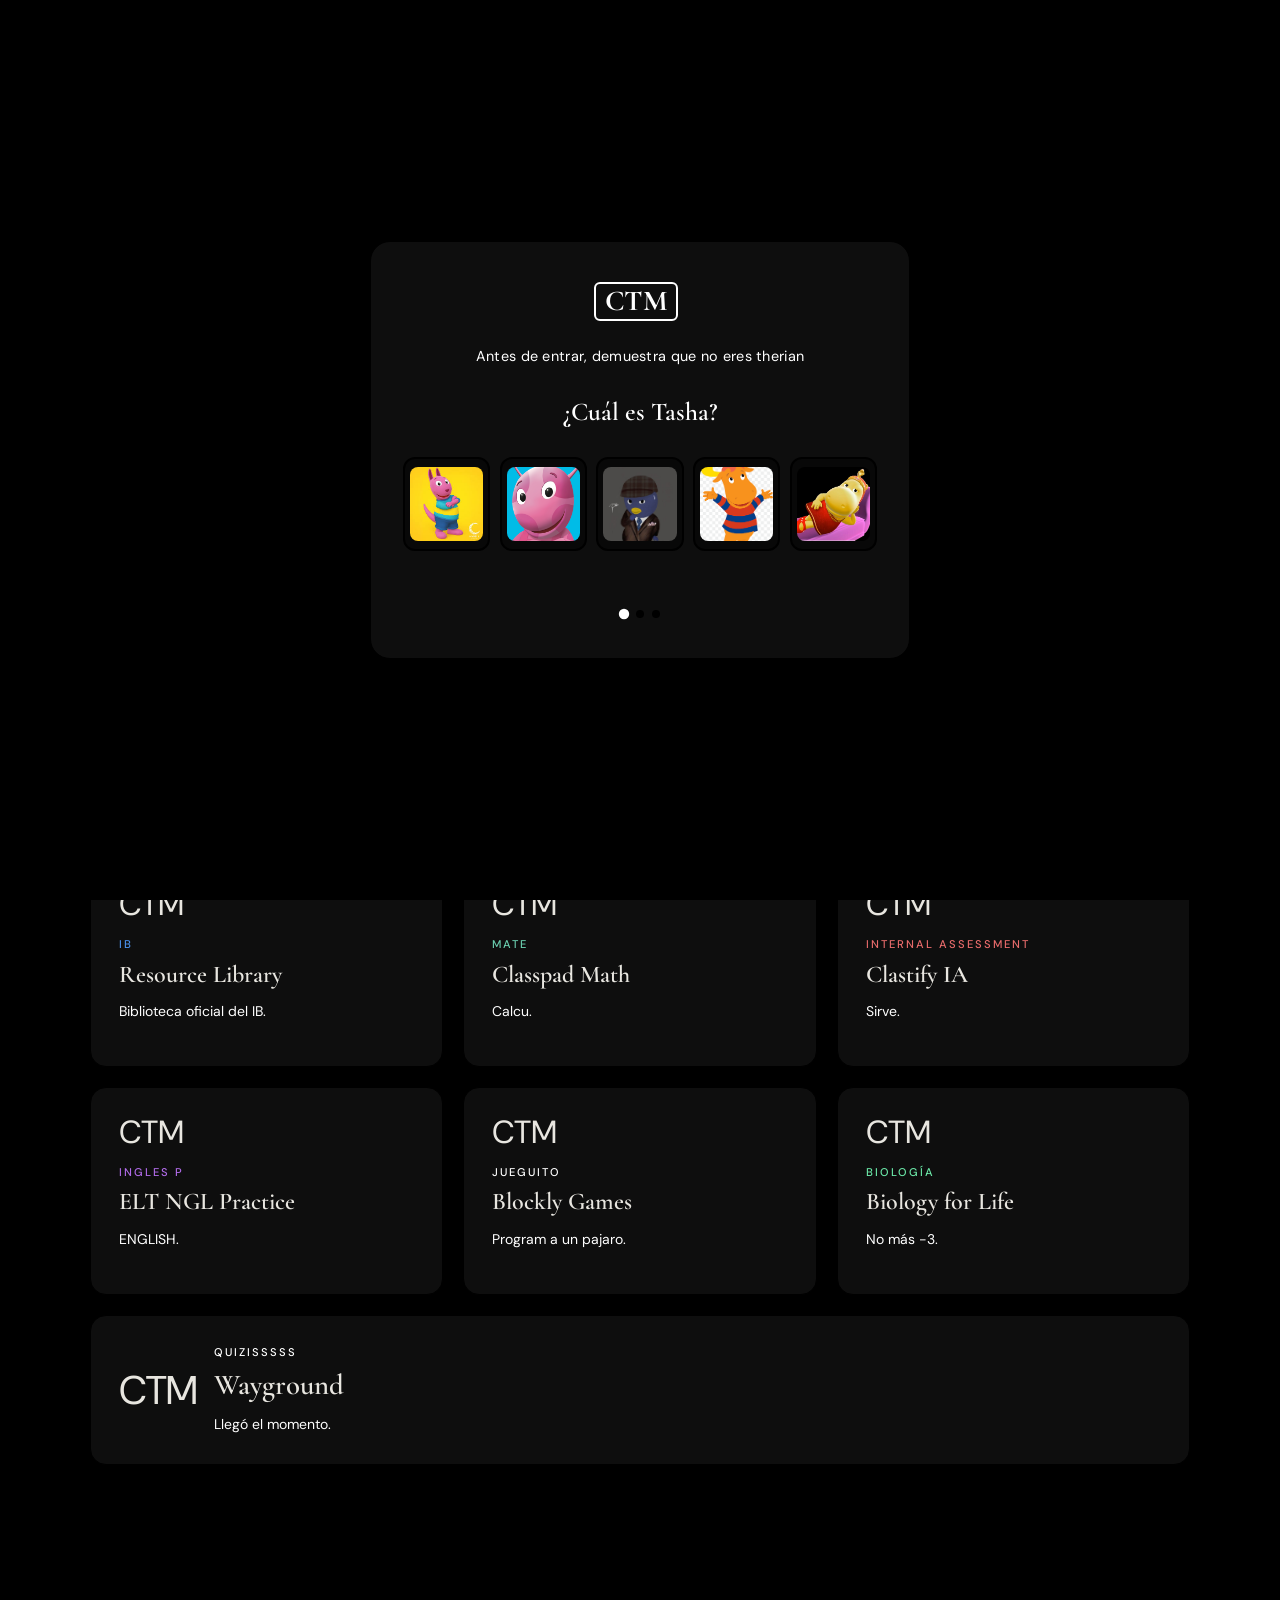
==== commit 5ab4c6f4: "Ozun brr" ====
--- a/index.html
+++ b/index.html
@@ -28,7 +28,7 @@
 
   <div class="pq-wrap">
 
-    <a href="general.html" class="back-link">← Volver</a>
+    <a href="index.html" class="back-link">← Volver</a>
 
   <!-- ============================================
        CAPTCHA MODAL — Backyardigans
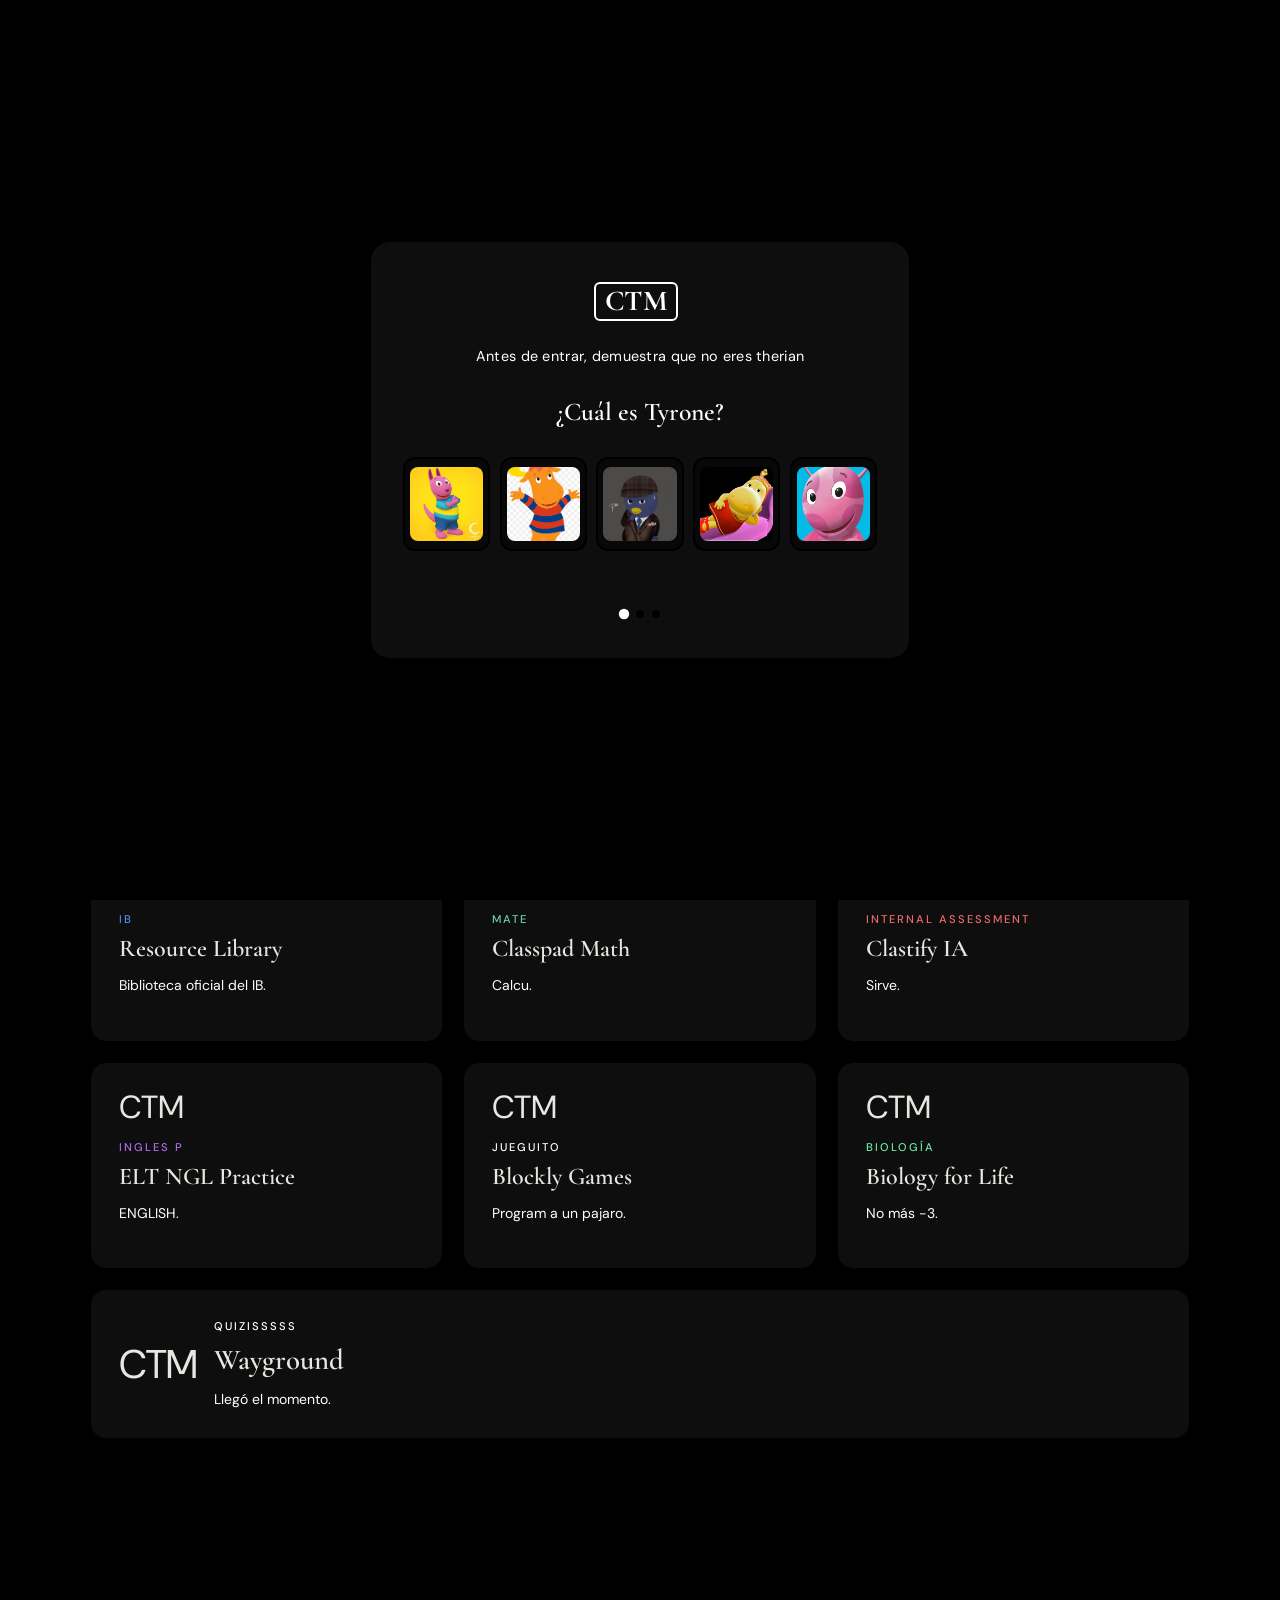
==== commit 671f415e: "fondo negro y fixes captcha" ====
--- a/index.html
+++ b/index.html
@@ -25,10 +25,6 @@
   <link rel="stylesheet" href="css/style.css" />
 </head>
 <body>
-
-  <div class="pq-wrap">
-
-    <a href="index.html" class="back-link">← Volver</a>
 
   <!-- ============================================
        CAPTCHA MODAL — Backyardigans
@@ -63,6 +59,7 @@
   <!-- Header -->
   <header class="site-header">
     <div class="header-inner">
+      <a href="general.html" style="color:#7a7870;font-size:0.82rem;text-decoration:none;letter-spacing:0.04em;transition:color 0.2s;" onmouseover="this.style.color='#fff'" onmouseout="this.style.color='#7a7870'">← Volver</a>
       <div class="logo">
         <span class="logo-mark">CTM</span>
         <span class="logo-text"></span>
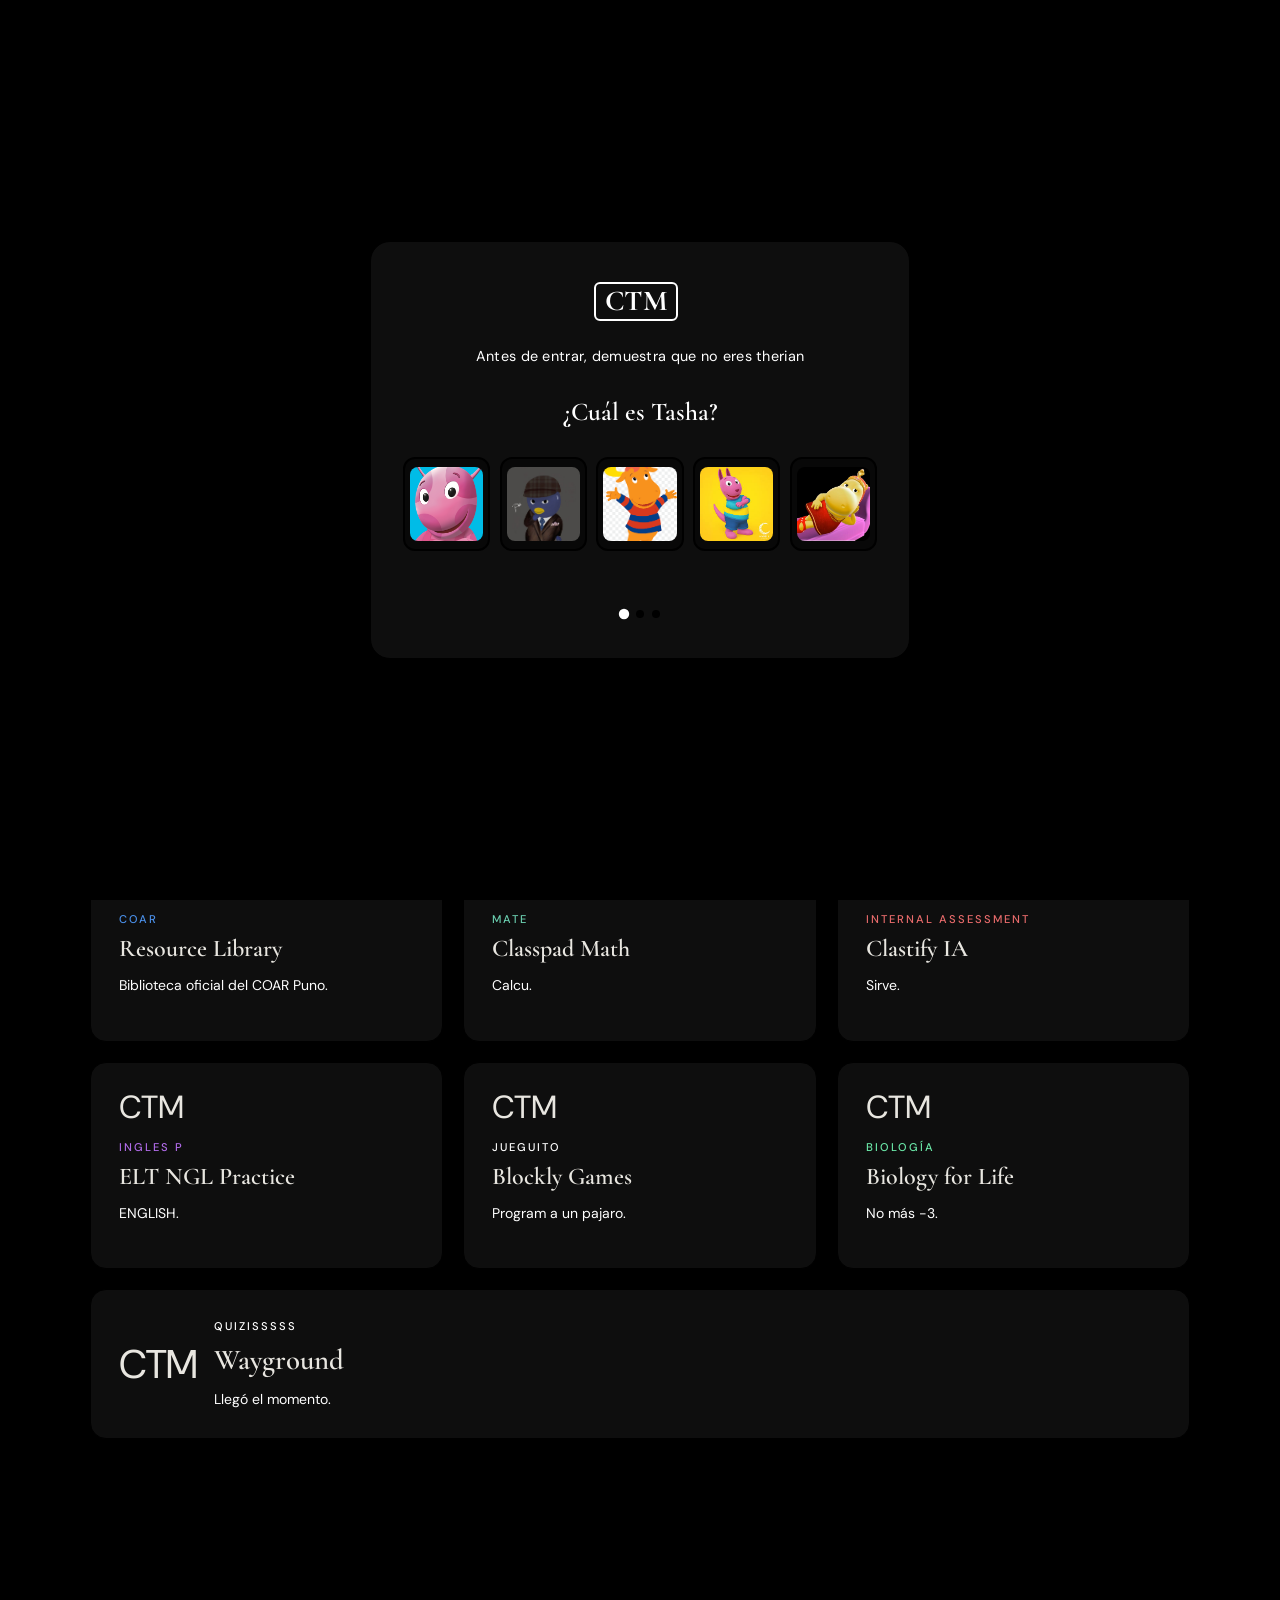
==== commit 71d384ee: "Ozun brr" ====
--- a/index.html
+++ b/index.html
@@ -5,7 +5,7 @@
   <meta name="viewport" content="width=device-width, initial-scale=1.0" />
 
   <!-- SEO Meta Tags -->
-  <title>IB Tool — Herramientas para tu Preparación IB p</title>
+  <title>CTM</title>
   <meta name="description" content="Colección curada de herramientas esenciales para estudiantes del Bachillerato Internacional. Accede a recursos de matemáticas, biología, idiomas, programación y más." />
   <meta name="keywords" content="IB, International Baccalaureate, herramientas IB, recursos IB, bachillerato internacional, Clastify, Classpad, Blockly, ELTNGL" />
   <meta name="author" content="IB Tool" />
@@ -23,7 +23,109 @@
   <link href="https://fonts.googleapis.com/css2?family=Cormorant+Garamond:wght@300;400;600;700&family=DM+Sans:wght@300;400;500;600&display=swap" rel="stylesheet" />
 
   <link rel="stylesheet" href="css/style.css" />
+
+  <style>
+
+    .pq-hub-wrap {
+      position: relative; z-index: 5;
+      min-height: 100vh;
+      display: flex; flex-direction: column;
+      align-items: center; justify-content: center;
+      padding: 3rem 2rem; gap: 3rem;
+    }
+    .pq-hub-header {
+      text-align: center;
+      opacity: 0;
+      animation: fadeUp 0.6s ease forwards 0.1s;
+    }
+    .pq-hub-label {
+      font-size: 0.7rem; letter-spacing: 0.22em;
+      text-transform: uppercase; color: #6bcfb0;
+      margin-bottom: 0.5rem;
+    }
+    .pq-hub-title {
+      font-family: 'Cormorant Garamond', Georgia, serif;
+      font-size: clamp(2.2rem, 6vw, 4rem);
+      font-weight: 600; color: #e8e6e0; line-height: 1.1;
+    }
+    .pq-hub-title em { font-style: italic; color: #6bcfb0; }
+    .pq-hub-sub {
+      font-size: 0.85rem; color: #7a7870;
+      margin-top: 0.75rem; letter-spacing: 0.02em;
+    }
+    .pq-hub-nav {
+      display: grid; grid-template-columns: 1fr 1fr;
+      gap: 1.25rem; width: 100%; max-width: 600px;
+      opacity: 0; animation: fadeUp 0.7s ease forwards 0.3s;
+    }
+    .pq-btn {
+      position: relative;
+      display: flex; flex-direction: column;
+      align-items: flex-start; gap: 0.6rem;
+      padding: 2rem 1.75rem;
+      background: #0e0e0e;
+      border: 1px solid rgba(255,255,255,0.09);
+      border-radius: 16px;
+      text-decoration: none; color: inherit; overflow: hidden;
+      transition: transform 0.3s ease, border-color 0.3s ease, box-shadow 0.3s ease;
+    }
+    .pq-btn:hover { transform: translateY(-5px); box-shadow: 0 20px 50px rgba(0,0,0,0.5); }
+    .pq-btn-a:hover { border-color: #6bcfb0; }
+    .pq-btn-b:hover { border-color: #b06be8; }
+    .pq-btn::before {
+      content: ''; position: absolute;
+      left: 0; top: 15%; bottom: 15%; width: 3px;
+      border-radius: 0 3px 3px 0; opacity: 0;
+      transition: opacity 0.3s ease, top 0.3s ease, bottom 0.3s ease;
+    }
+    .pq-btn-a::before { background: #6bcfb0; }
+    .pq-btn-b::before { background: #b06be8; }
+    .pq-btn:hover::before { opacity: 1; top: 8%; bottom: 8%; }
+    .pq-btn-icon { font-size: 2rem; line-height: 1; }
+    .pq-btn-tag {
+      font-size: 0.65rem; letter-spacing: 0.2em;
+      text-transform: uppercase; font-weight: 600;
+    }
+    .pq-btn-a .pq-btn-tag { color: #6bcfb0; }
+    .pq-btn-b .pq-btn-tag { color: #b06be8; }
+    .pq-btn-title {
+      font-family: 'Cormorant Garamond', Georgia, serif;
+      font-size: 1.6rem; font-weight: 600;
+      color: #e8e6e0; line-height: 1.2;
+      transition: color 0.3s ease;
+    }
+    .pq-btn-a:hover .pq-btn-title { color: #6bcfb0; }
+    .pq-btn-b:hover .pq-btn-title { color: #b06be8; }
+    .pq-btn-desc { font-size: 0.82rem; color: #7a7870; line-height: 1.5; }
+    .pq-btn-arrow {
+      position: absolute; bottom: 1.25rem; right: 1.25rem;
+      font-size: 1rem; color: #3a3830;
+      transition: transform 0.3s ease, color 0.3s ease;
+    }
+    .pq-btn-a:hover .pq-btn-arrow { transform: translate(3px,-3px); color: #6bcfb0; }
+    .pq-btn-b:hover .pq-btn-arrow { transform: translate(3px,-3px); color: #b06be8; }
+    .back-link {
+      position: absolute; 
+      top: 2rem; 
+      left: 2rem;
+      z-index: 100; /* Lo pone por encima de todo */
+      color: #7a7870; 
+      font-size: 0.82rem; 
+      text-decoration: none;
+      letter-spacing: 0.04em; 
+      transition: color 0.2s;
+      opacity: 1; /* Lo hace visible inmediatamente */
+    }
+    .back-link:hover { color: #fff; }
+    @media (max-width: 520px) {
+      .pq-hub-nav { grid-template-columns: 1fr; max-width: 320px; }
+      .back-link { position: static; margin-bottom: 1rem; }
+    }
+
+  </style>
+
 </head>
+
 <body>
 
   <!-- ============================================
@@ -40,8 +142,7 @@
         <p class="captcha-question" id="captcha-question">¿Quién es...?</p>
         <div class="captcha-grid" id="captcha-grid"></div>
       </div>
-      <p class="
-      captcha-feedback" id="captcha-feedback"></p>
+      <p class="captcha-feedback" id="captcha-feedback"></p>
       <div class="captcha-progress">
         <span class="dot active" id="dot-0"></span>
         <span class="dot" id="dot-1"></span>
@@ -49,6 +150,8 @@
       </div>
     </div>
   </div>
+  
+  <a href="general.html" class="back-link">← Volver</a>
 
   <!-- Background decoration -->
   <div class="bg-grid"></div>
@@ -59,7 +162,6 @@
   <!-- Header -->
   <header class="site-header">
     <div class="header-inner">
-      <a href="general.html" style="color:#7a7870;font-size:0.82rem;text-decoration:none;letter-spacing:0.04em;transition:color 0.2s;" onmouseover="this.style.color='#fff'" onmouseout="this.style.color='#7a7870'">← Volver</a>
       <div class="logo">
         <span class="logo-mark">CTM</span>
         <span class="logo-text"></span>
@@ -105,13 +207,13 @@
     <div class="tools-grid">
 
       <!-- Card 1 -->
-      <a class="tool-card" href="https://www.ibo.org/become-an-ib-school/useful-resources/resource-library/" target="_blank" rel="noopener noreferrer" data-category="Oficial">
-        <div class="card-glow"></div>
-        <div class="card-icon">CTM</div>
-        <div class="card-body">
-          <span class="card-tag">IB</span>
+      <a class="tool-card" href="https://bibliotecapuno.wixsite.com/coar/" target="_blank" rel="noopener noreferrer" data-category="Oficial">
+        <div class="card-glow"></div>
+        <div class="card-icon">CTM</div>
+        <div class="card-body">
+          <span class="card-tag">COAR</span>
           <h2 class="card-title">Resource Library</h2>
-          <p class="card-desc">Biblioteca oficial del IB.</p>
+          <p class="card-desc">Biblioteca oficial del COAR Puno.</p>
         </div>
         <span class="card-arrow"></span>
       </a>
